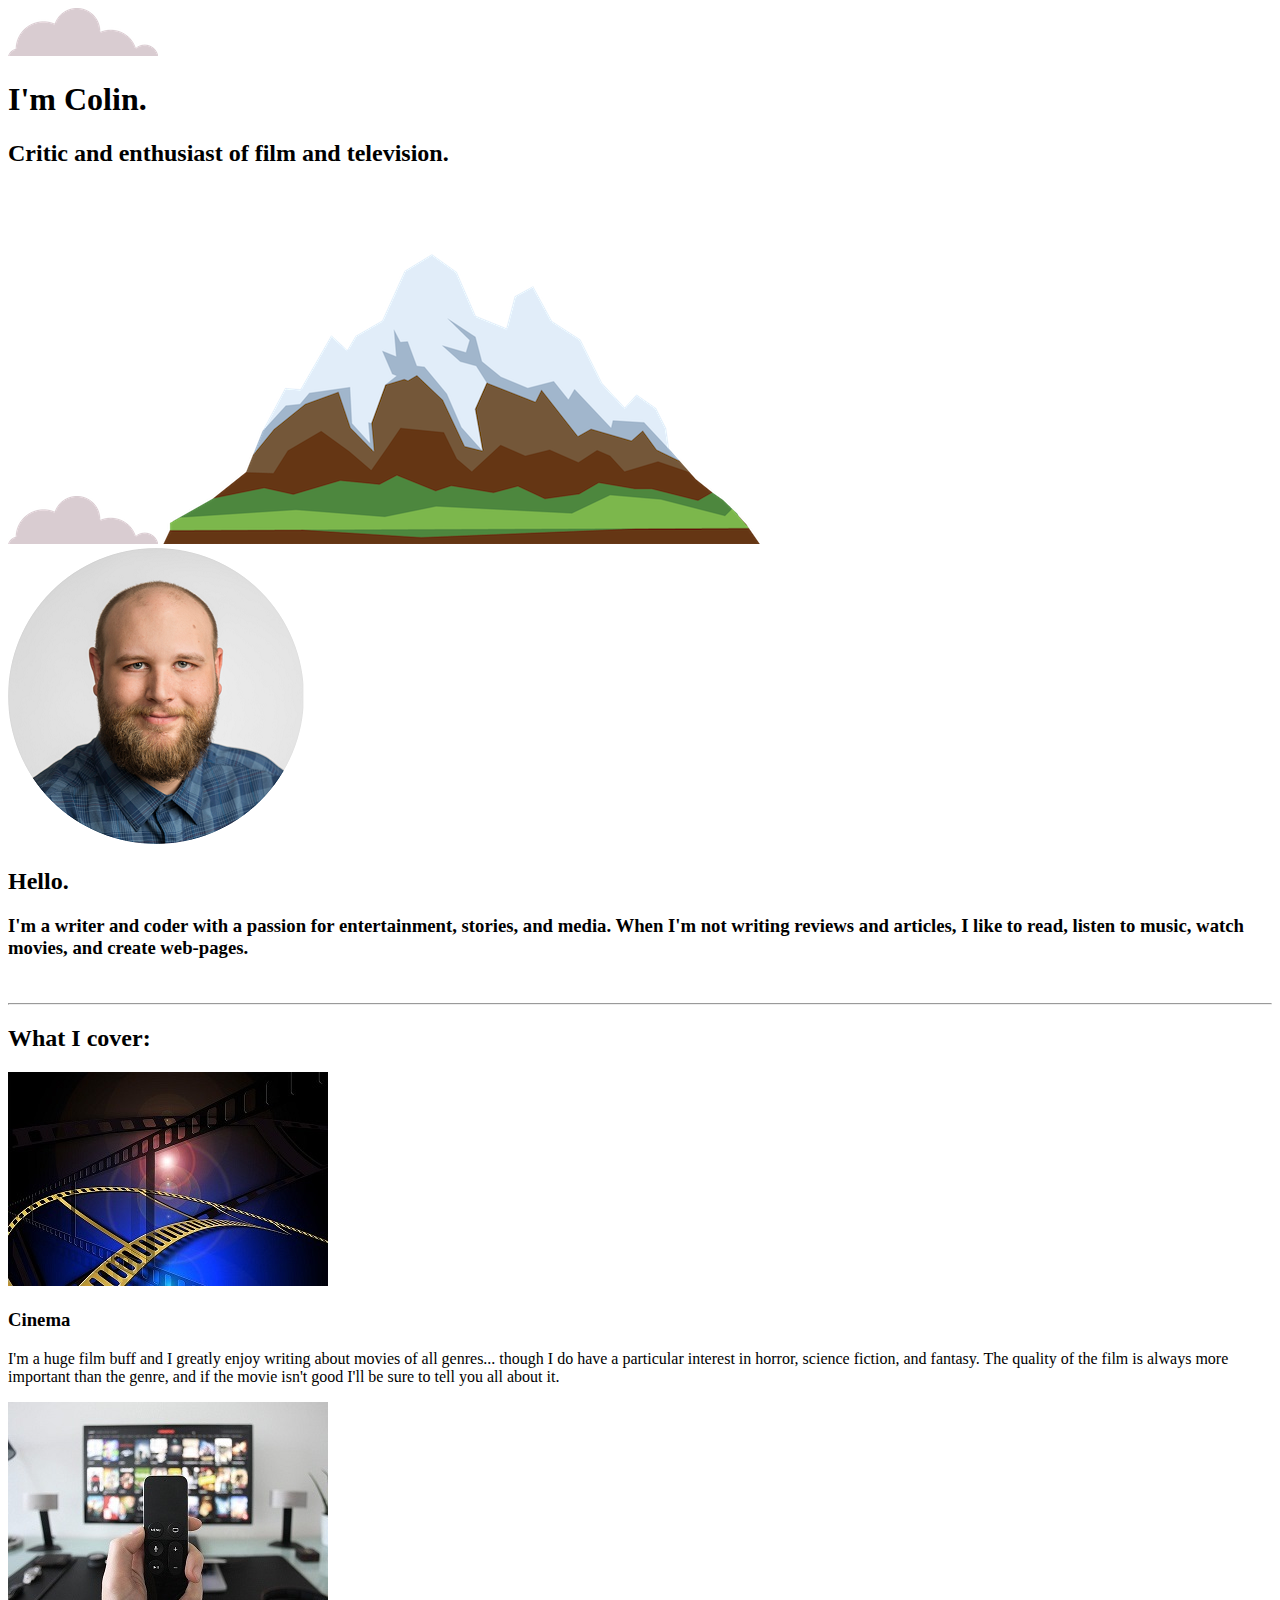
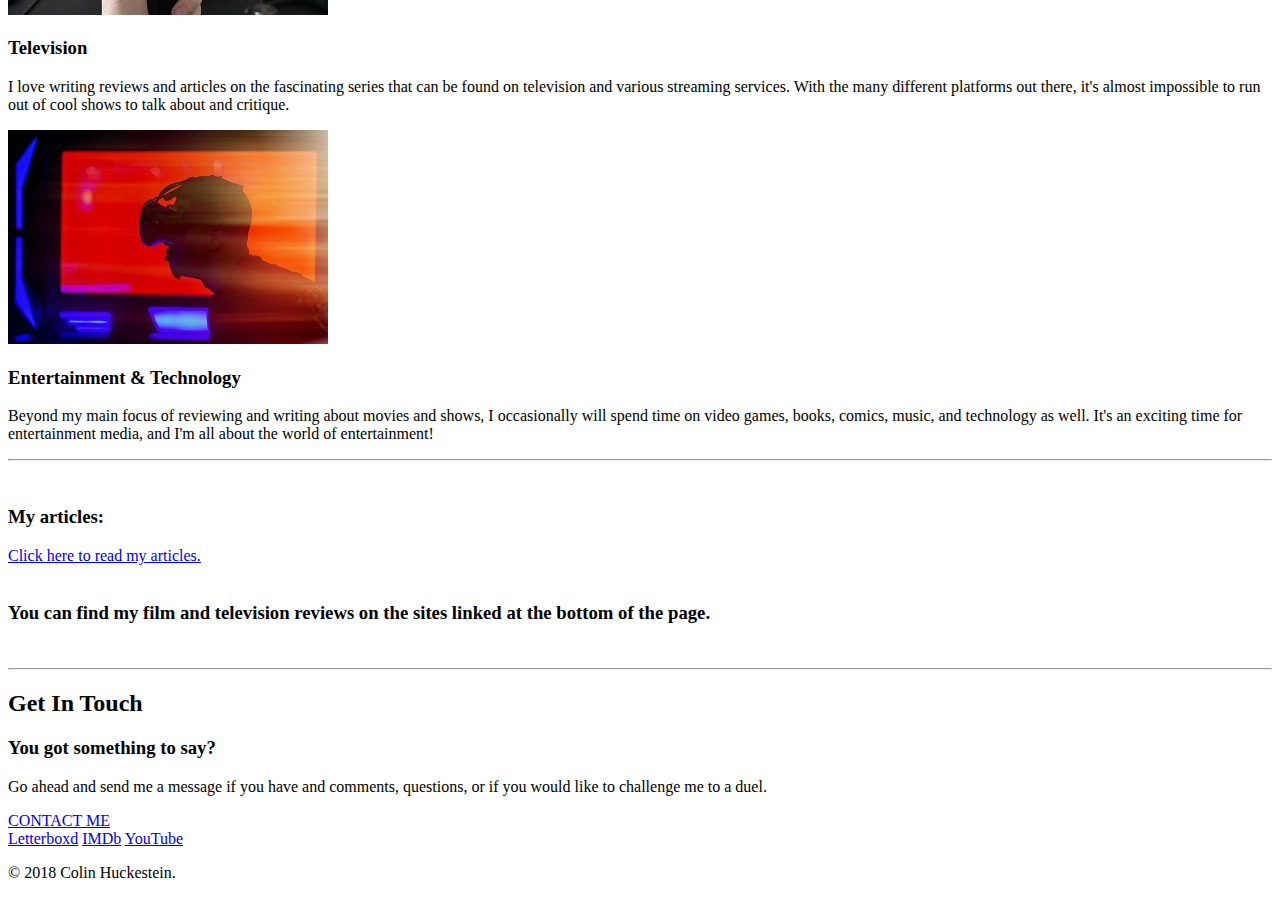
==== index.html @ 128243ae "Added HTML and CSS files." ====
<!DOCTYPE html>
<html lang="en" dir="ltr">

<head>
  <meta charset="utf-8">
  <title>Colin Huckestein</title>
  <link rel="stylesheet" href="css/styles.css">
  <link rel="icon" href="favicon.ico">
</head>

<body>

  <div class="top-container">
    <img class="top-cloud" src="images/cloud.png" alt="cloud-img">
    <h1>I'm Colin.</h1>
    <h2 class="title">Critic and <span class="ent">enthusiast</span> of film and television.</h2>
    <img class="bottom-cloud" src="images/cloud.png" alt="cloud-img">
    <img src="images/mountain.png" alt="mountain-img">
  </div>

  <div class="middle-container">
    <div class="profile">
      <img class="profile" src="images/circle-headshot.png" alt="profile-pic">
      <h2>Hello.</h2>
      <h3 class="bio">I'm a writer and coder with a passion for entertainment, stories, and media. When I'm not writing reviews and articles, I like to read, listen to music, watch movies, and create web-pages.</h3>
    </div>
    <br>
    <hr>
    <div class="skills">
      <h2>What I cover:</h2>
      <div class="skill-row">
        <img class="cinema" src="images/cinema.jpg" alt="cinema-img">
        <h3>Cinema</h3>
        <p>I'm a huge film buff and I greatly enjoy writing about movies of all genres... though I do have a particular interest in horror, science fiction, and fantasy. The quality of the film is always more important than the genre, and if the movie isn't good I'll be sure to tell you all about it.</p>
      </div>
      <div class="skill-row">
        <img class="tv" src="images/tv.jpg" alt="tv-img">
        <h3>Television</h3>
        <p>I love writing reviews and articles on the fascinating series that can be found on television and various streaming services. With the many different platforms out there, it's almost impossible to run out of cool shows to talk about and critique.</p>
      </div>
      <div class="skill-row">
        <img class="ent-tech" src="images/ent-tech.jpg" alt="entertainment-img">
        <h3>Entertainment & Technology</h3>
        <p>Beyond my main focus of reviewing and writing about movies and shows, I occasionally will spend time on video games, books, comics, music, and technology as well. It's an exciting time for entertainment media, and I'm all about the world of entertainment!</p>
      </div>
    </div>
    <hr>
    <br>
    <h3>My articles:</h3>
    <a class="articles" href="articles.html">Click here to read my articles.</a>
    <br>
    <br>
    <h3 class="reviews">You can find my film and television reviews on the sites linked at the bottom of the page.</h3>
    <br>
    <hr>
    <div class="contact-me">
      <h2>Get In Touch</h2>
      <h3>You got something to say?</h3>
      <p class="contact-msg">Go ahead and send me a message if you have and comments, questions, or if you would like to challenge me to a duel.</p>
      <a class="btn" href="mailto:cphuckestein@gmail.com">CONTACT ME</a>
    </div>
  </div>


  <div class="bottom-container">
    <a class="footer-link" href="https://www.letterboxd.com/ColinPatrick/">Letterboxd</a>
    <a class="footer-link" href="https://www.imdb.com/user/ur36340953/?ref_=nv_usr_prof_2">IMDb</a>
    <a class="footer-link" href="https://www.youtube.com/channel/UC-d0E5WDvA6SLUXxJTPdOIQ">YouTube</a>
    <p class="copyright">© 2018 Colin Huckestein.</p>
  </div>


</body>

</html>
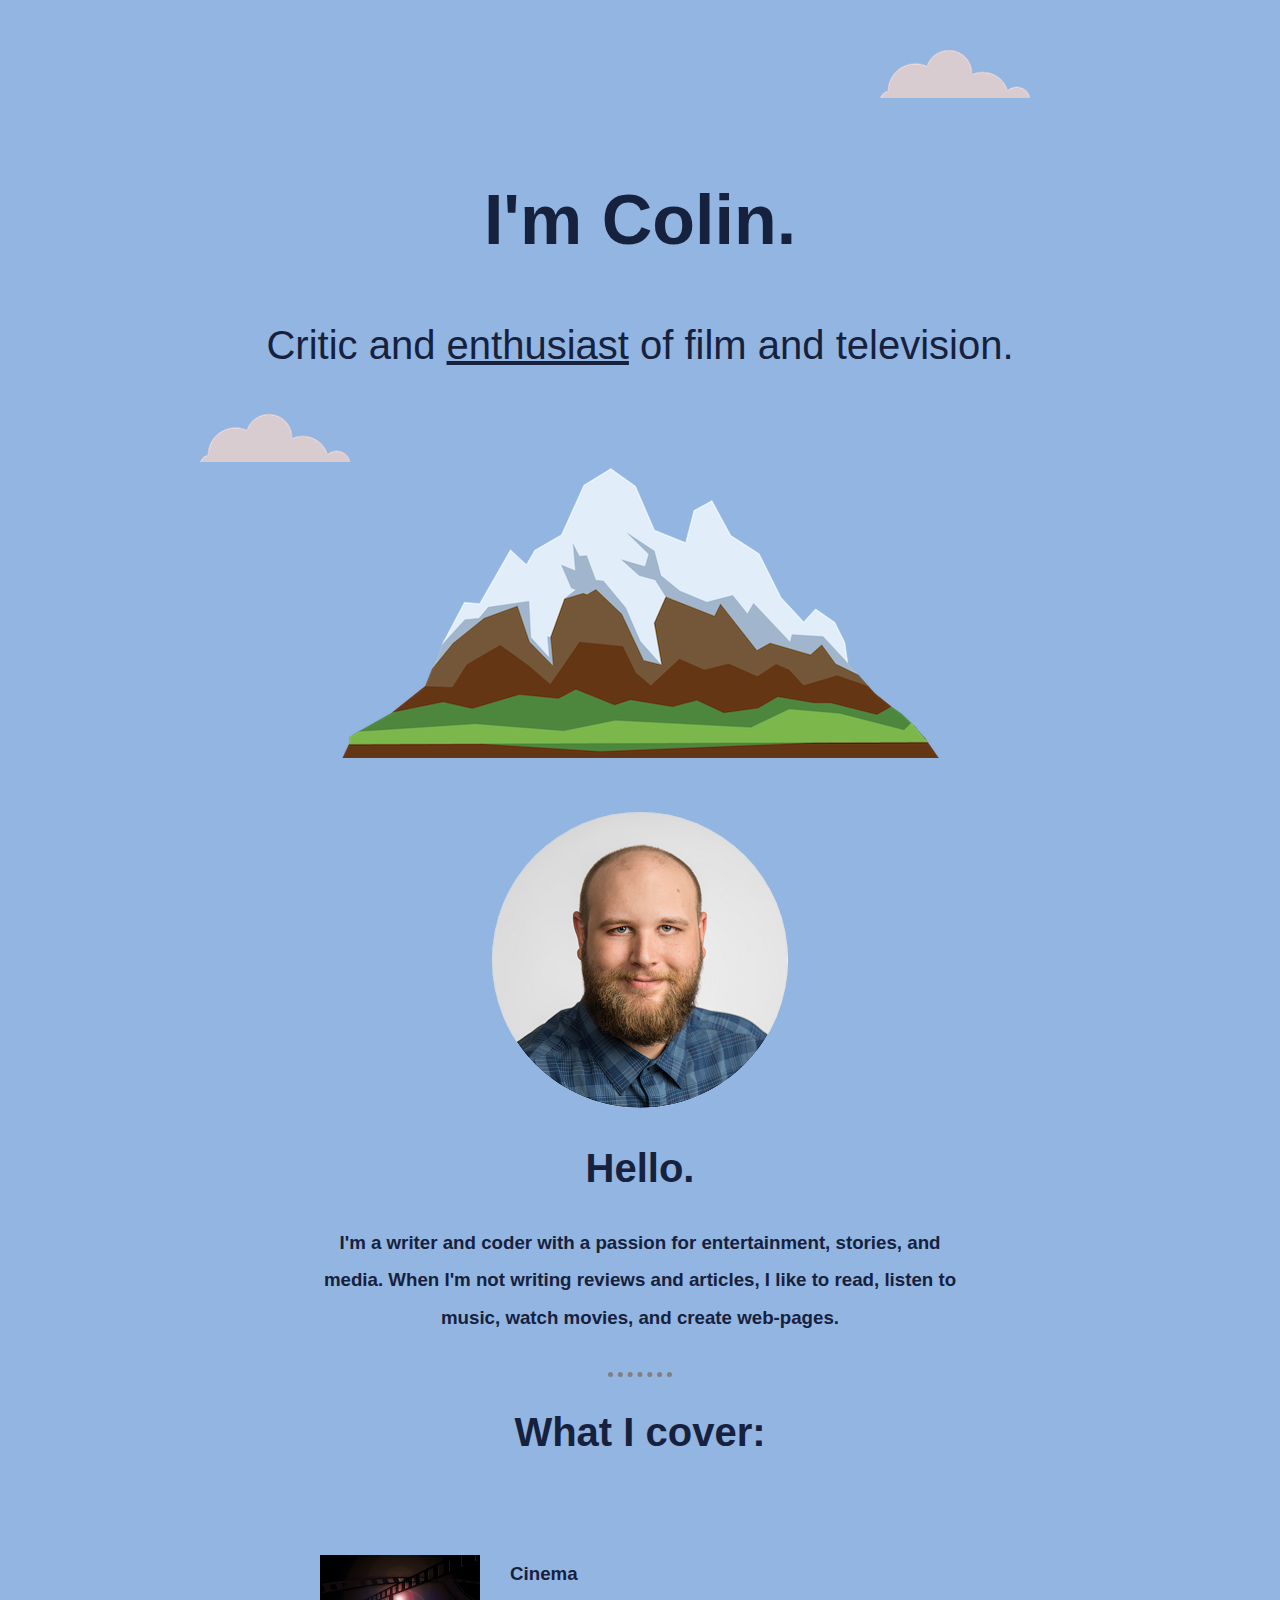
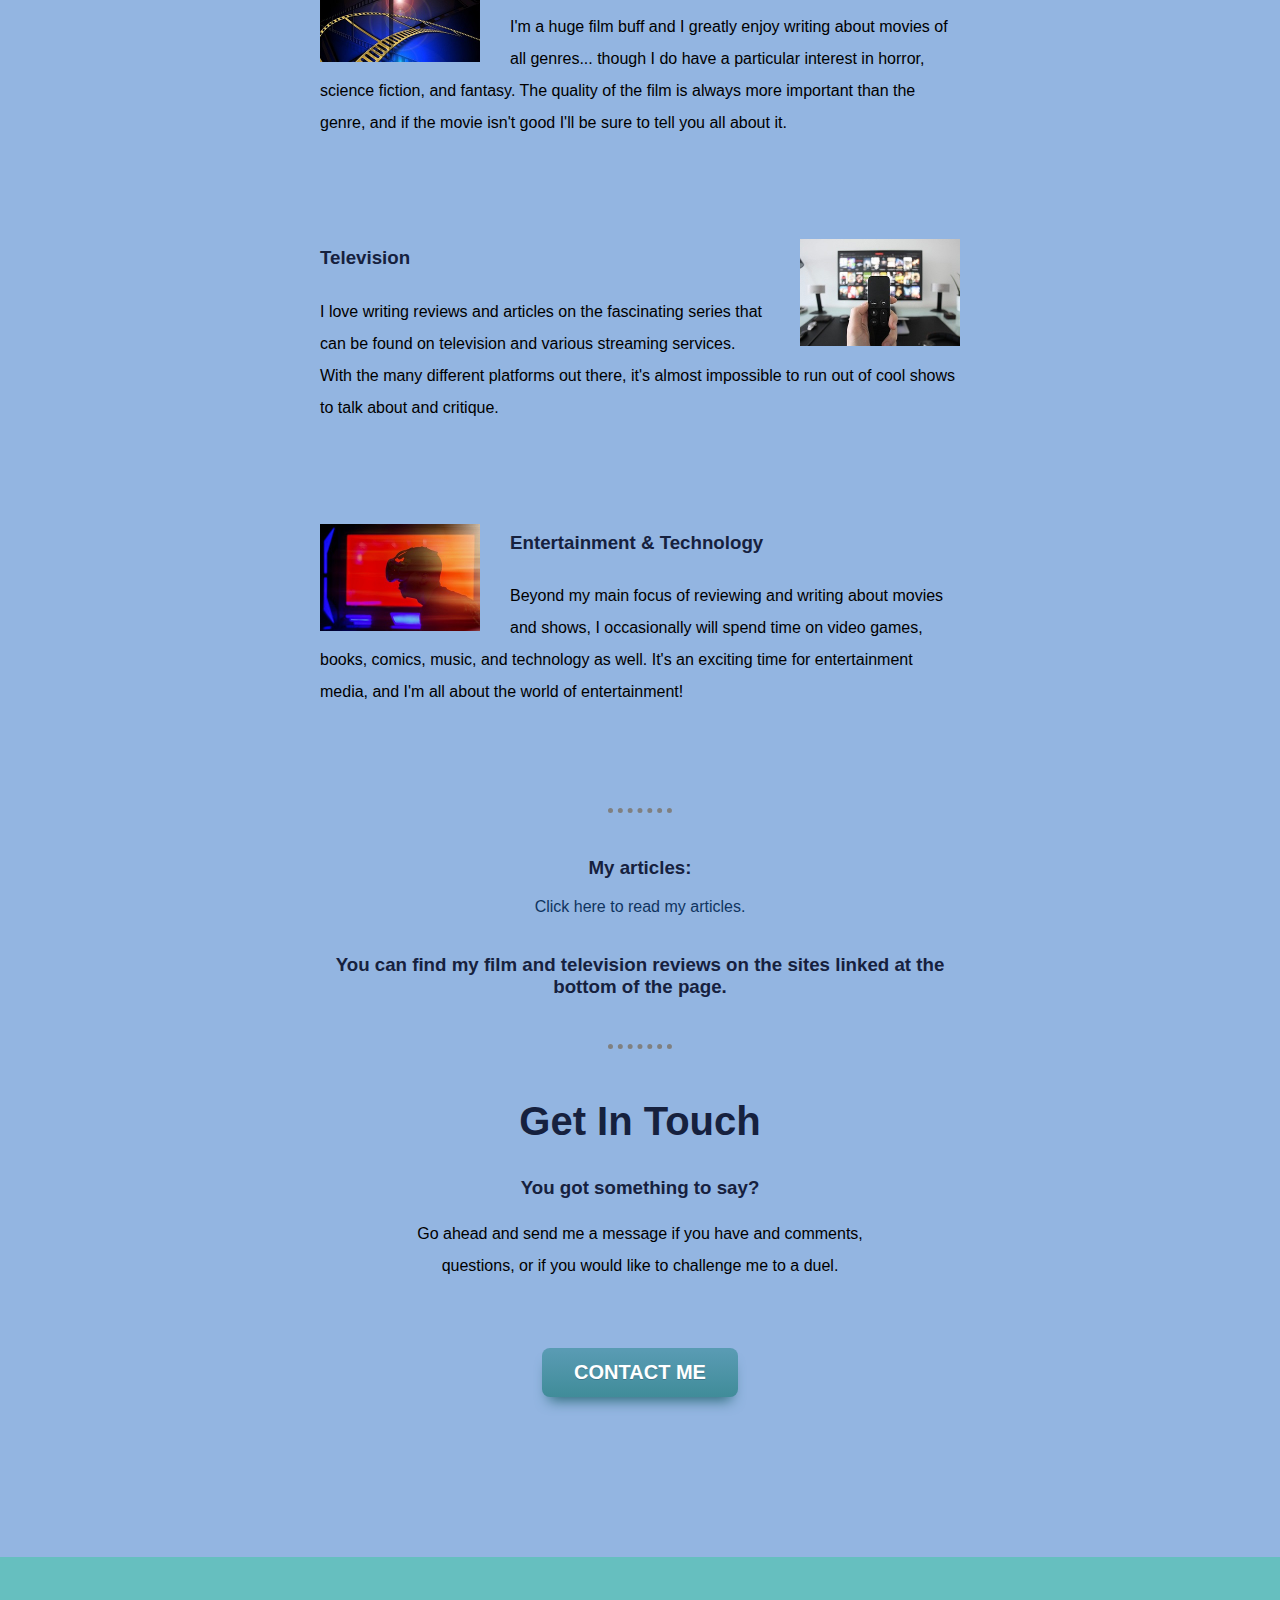
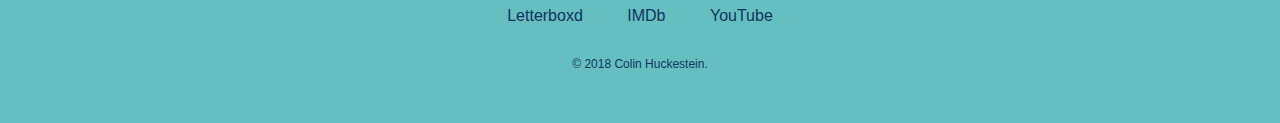
==== commit 0f96f5d4: "Update index.html" ====
--- a/index.html
+++ b/index.html
@@ -4,7 +4,7 @@
 <head>
   <meta charset="utf-8">
   <title>Colin Huckestein</title>
-  <link rel="stylesheet" href="css/styles.css">
+  <link rel="stylesheet" href="CSS/styles.css">
   <link rel="icon" href="favicon.ico">
 </head>
 
--- a/CSS/styles.css
+++ b/CSS/styles.css
@@ -0,0 +1,280 @@
+/*************main page***********/
+
+body {
+  margin: 0;
+  text-align: center;
+  font-family: Arial, Helvetica, sans-serif;
+}
+
+h1 {
+  color: #16213e;
+  font-size: 70px;
+  line-height: 2;
+  margin: 50px auto 0 auto;
+}
+
+h2 {
+  color: #16213e;
+  font-size: 2.5rem;
+}
+
+h3 {
+  color: #16213e;
+}
+
+hr {
+  border-style: dotted none none;
+  border-color: grey;
+  border-width: 5px;
+  width: 5%;
+}
+
+a {
+  color: #0f3460;
+  margin: 10px 20px;
+  text-decoration: none;
+}
+
+a:hover {
+  color: purple;
+}
+
+.profile {
+  background-color: #93b5e1;
+  border-radius: 50%;
+}
+
+.copyright {
+  color: #0f3460;
+  font-size: 0.75rem;
+  padding: 20px 0;
+}
+
+.bio {
+  width: 50%;
+  margin: 0 auto 0 auto;
+  padding-bottom: 10px;
+  line-height: 2;
+}
+
+.contact-me {
+  width: 40%;
+  margin: 50px auto 100px;
+}
+
+.contact-msg {
+  line-height: 2;
+  padding-bottom: 40px;
+}
+
+.btn {
+	box-shadow: 0 10px 14px -7px #276873;
+	background:linear-gradient(to bottom, #599bb3 5%, #408c99 100%);
+	background-color:#599bb3;
+	border-radius:8px;
+	display:inline-block;
+	cursor:pointer;
+	color:#ffffff;
+	font-family:Arial;
+	font-size:20px;
+	font-weight:bold;
+	padding:13px 32px;
+	text-decoration:none;
+	text-shadow:0 1px 0 #3d768a;
+}
+.btn:hover {
+	background:linear-gradient(to bottom, #408c99 5%, #599bb3 100%);
+	background-color:#408c99;
+}
+.myButton:active {
+	position:relative;
+	top:1px;
+}
+
+
+.top-container {
+  background-color: #93b5e1;
+  position: relative;
+  padding-top: 100px;
+}
+
+.middle-container {
+  padding: 50px 0;
+  background-color: #93b5e1;
+}
+
+
+.bottom-container {
+  background-color: #66BFBF;
+  padding: 50px 0 20px;
+}
+
+.skill-row {
+  width: 50%;
+  margin: 100px auto 100px auto;
+  text-align: left;
+  line-height: 2;
+}
+
+.ent {
+  text-decoration: underline;
+}
+
+.bottom-cloud {
+  position: absolute;
+  left: 200px;
+  bottom: 300px;
+}
+
+.top-cloud {
+  position: absolute;
+  right: 250px;
+  top: 50px;
+}
+
+.title {
+  font-weight: normal;
+}
+
+.cinema {
+  margin-right: 30px;
+  width: 25%;
+  float: left;
+}
+
+.tv {
+  margin-left: 30px;
+  width: 25%;
+  float: right;
+}
+
+.ent-tech {
+  margin-right: 30px;
+  width: 25%;
+  float: left;
+}
+
+.reviews {
+  width: 50%;
+  margin: 20px auto 20px auto;
+}
+
+/******articles.html**********/
+
+.myarticles {
+background-color: #93b5e1;
+text-align: center;
+}
+
+.arttitle {
+  text-align: center;
+  margin-bottom: 0;
+}
+
+.horrorArtIcon {
+  width: 538px;
+  height: 268px;
+  margin: 25px auto 15px auto;
+}
+
+.steamArtIcon {
+  width: 538px;
+  height: 268px;
+  margin: 25px auto 15px auto;
+}
+
+.articleOption {
+  font-style: italic;
+  font-weight: bold;
+  font-size: 1.5rem;
+  color: #3c2946;
+  padding-bottom: 20px;
+  line-height: 1.6;
+}
+
+.articleOption:hover {
+  color: #8675a9;
+}
+
+.type {
+  margin: 5px auto 0 auto;
+}
+
+.artInfo {
+  margin: 30px auto 30px auto;
+}
+
+/*********article1.html**********/
+
+figure {
+  text-align: center;
+  font-size: smaller;
+  font-style: italic;
+  text-indent: 0;
+}
+
+.articleOne {
+  background-color: #93b5e1;
+  text-align: center;
+}
+
+.artOneTitle {
+  font-size: 35px;
+  line-height: 1.3;
+  width: 75%;
+}
+
+.artOneBody {
+  width: 75%;
+  margin: 50px auto 20px auto;
+  line-height: 1.5;
+  text-align: left;
+}
+
+.artPics {
+  text-align: center;
+  font-size: smaller;
+  font-style: italic;
+  text-indent: 0;
+}
+
+.scaryMoviePic {
+  width: 375px;
+  height: 275px;
+  margin: 25px auto 0 auto;
+}
+
+.midPic {
+  margin: 25px auto 0 auto;
+}
+
+.usPic {
+  margin: 25px auto 0 auto;
+}
+
+
+
+/**********article2.html************/
+
+.articleTwo {
+  background-color: #93b5e1;
+  text-align: center;
+}
+
+.artTwoTitle {
+  font-size: 35px;
+  line-height: 1.3;
+  width: 75%;
+  margin: 20px auto 20px auto;
+}
+
+.artTwoBody {
+  width: 75%;
+  margin: 50px auto 20px auto;
+  line-height: 1.5;
+  text-align: left;
+}
+
+.steamPic {
+  margin: 25px auto 0 auto;
+}
